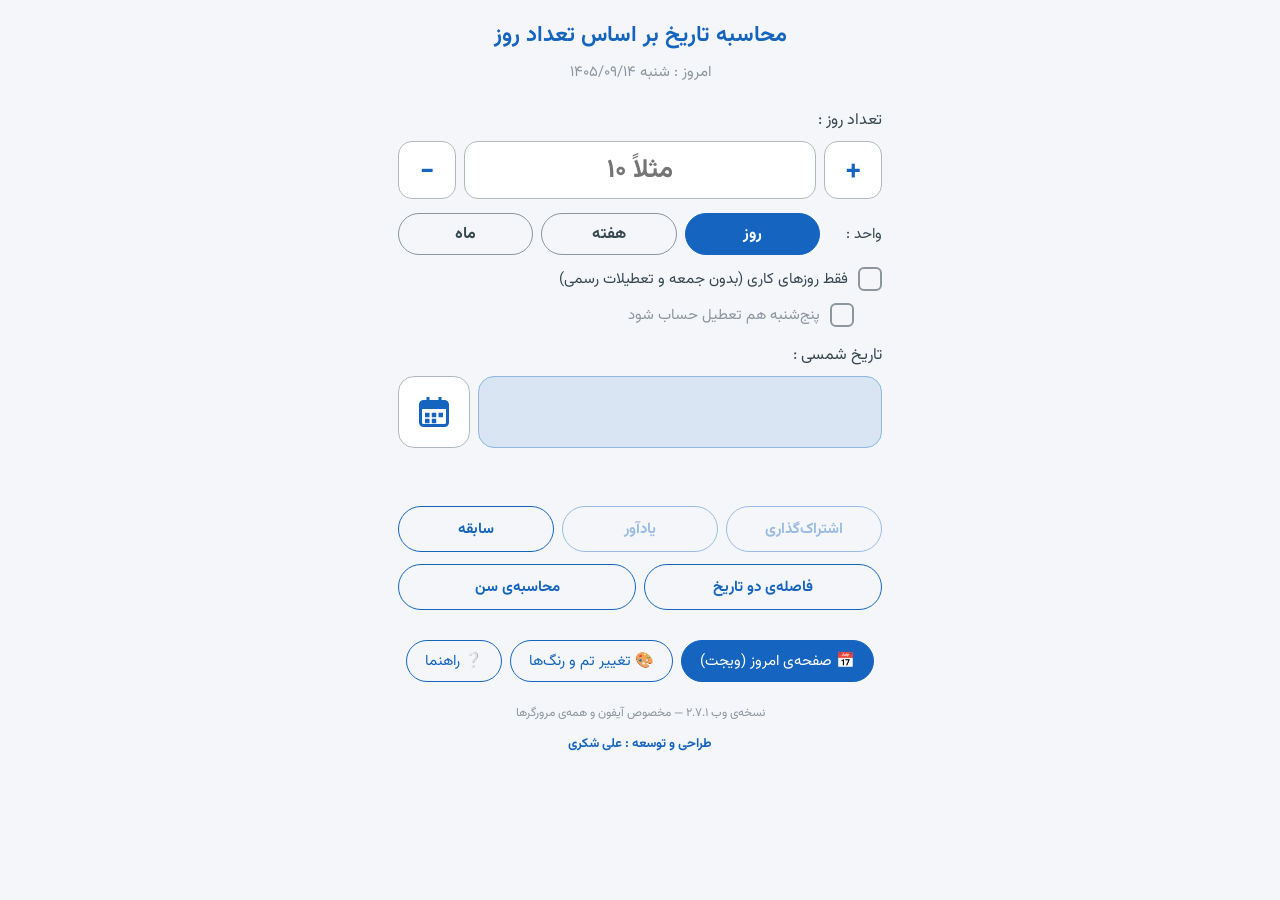
==== index.html @ 51e3ab65 "Add files via upload" ====
<!DOCTYPE html>
<html lang="fa" dir="rtl">
<head>
<meta charset="utf-8">
<meta name="viewport" content="width=device-width, initial-scale=1, viewport-fit=cover">
<title>روزشمار شمسی</title>
<meta name="description" content="محاسبه‌ی تاریخ شمسی بر اساس تعداد روز، روزهای کاری، تقویم، مناسبت‌ها و محاسبه‌ی سن — طراحی و توسعه : علی شکری">
<meta name="theme-color" content="#F4F6FA">
<meta name="apple-mobile-web-app-capable" content="yes">
<meta name="mobile-web-app-capable" content="yes">
<meta name="apple-mobile-web-app-title" content="روزشمار">
<meta name="apple-mobile-web-app-status-bar-style" content="default">
<link rel="manifest" href="manifest.webmanifest">
<link rel="apple-touch-icon" href="apple-touch-icon.png">
<link rel="icon" href="icon-192.png">
<link rel="stylesheet" href="app.css">
</head>
<body>
<main class="app">
  <h1>محاسبه تاریخ بر اساس تعداد روز</h1>
  <div class="today" id="today"></div>

  <div class="label">تعداد روز :</div>
  <div class="inrow">
    <button class="sq" id="plus" aria-label="یک روز بعد">+</button>
    <input id="days" inputmode="numeric" pattern="-?[0-9]*" autocomplete="off" placeholder="مثلاً 10" aria-label="تعداد روز">
    <button class="sq" id="minus" aria-label="یک روز قبل">−</button>
  </div>

  <div class="units"><span class="ul">واحد :</span>
    <button class="chip" data-u="0">روز</button><button class="chip" data-u="1">هفته</button><button class="chip" data-u="2">ماه</button></div>
  <div class="check" id="chkWork"><span class="bx"></span><span>فقط روزهای کاری (بدون جمعه و تعطیلات رسمی)</span></div>
  <div class="check sub" id="chkThu"><span class="bx"></span><span>پنج‌شنبه هم تعطیل حساب شود</span></div>

  <div class="label">تاریخ شمسی :</div>
  <div class="resrow">
    <div class="result" id="result" role="button" aria-label="کپی تاریخ"></div>
    <button class="calbtn" id="calBtn" aria-label="تقویم"></button>
  </div>
  <div class="info">
    <div class="wd" id="wd"></div>
    <div class="rel" id="rel"></div>
    <div class="gl" id="greg"></div>
    <div class="gl" id="hijri"></div>
    <div class="cp" id="copied"></div>
  </div>

  <div class="acts">
    <button class="pill" id="shareBtn">اشتراک‌گذاری</button>
    <button class="pill" id="remBtn">یادآور</button>
    <button class="pill" id="histBtn">سابقه</button>
  </div>
  <div class="acts" style="margin-top:4px">
    <button class="pill" id="diffBtn">فاصله‌ی دو تاریخ</button>
    <button class="pill" id="ageBtn">محاسبه‌ی سن</button>
  </div>

  <section class="events" id="events" hidden><h3>مناسبت‌ها :</h3><div id="evList"></div></section>

  <div class="links">
    <a class="pill solid" href="today.html" style="display:flex;align-items:center;justify-content:center;text-decoration:none">📅 صفحه‌ی امروز (ویجت)</a>
    <button class="pill" id="themeBtn">🎨 تغییر تم و رنگ‌ها</button>
    <button class="pill" id="helpBtn">❔ راهنما</button>
  </div>
  <div class="ver" id="ver"></div>
  <div class="credit" id="credit"></div>
</main>

<div class="ov" id="ov"><div class="sheet" id="sheet"></div></div>

<script src="core.js"></script>
<script src="ui.js"></script>
<script src="app.js"></script>
</body>
</html>
---- app.css ----
/* روزشمار شمسی — نسخه‌ی وب (PWA) — طراحی و توسعه : علی شکری */
@font-face { font-family: "Vz"; font-weight: 400; font-display: swap; src: url("Vazirmatn-FD-Regular.ttf") format("truetype"); }
@font-face { font-family: "Vz"; font-weight: 700; font-display: swap; src: url("Vazirmatn-FD-Bold.ttf") format("truetype"); }

:root {
  --accent: #1565C0; --bg: #F4F6FA; --text: #37474F; --muted: #8A969D; --accent-text: #1565C0;
  --input: #FFFFFF; --input-stroke: #B9C2C7; --fill: #E1E8F2; --fill-stroke: #95B0D6; --holiday: #D32F2F; --on-accent: #FFFFFF;
  --font: "Vz", Tahoma, system-ui, sans-serif;
}
* { box-sizing: border-box; -webkit-tap-highlight-color: transparent; }
html, body { margin: 0; min-height: 100%; }
body { background: var(--bg); color: var(--text); font-family: var(--font); -webkit-text-size-adjust: 100%; overscroll-behavior-y: none; }
button { font: inherit; color: inherit; cursor: pointer; border: 0; background: none; padding: 0; }
input { font: inherit; }

.app { max-width: 520px; margin: 0 auto; display: flex; flex-direction: column; gap: 8px;
  padding: calc(env(safe-area-inset-top) + 18px) calc(env(safe-area-inset-right) + 18px) calc(env(safe-area-inset-bottom) + 28px) calc(env(safe-area-inset-left) + 18px); }
h1 { margin: 0; text-align: center; font-size: 22px; font-weight: 700; color: var(--accent-text); text-wrap: balance; }
.today { text-align: center; color: var(--muted); font-size: 15px; margin-bottom: 8px; }
.label { font-size: 16px; margin-top: 8px; }

.inrow { display: flex; gap: 8px; height: 58px; }
.sq { width: 58px; flex: none; border-radius: 14px; border: 1.5px solid var(--input-stroke); background: var(--input); color: var(--accent-text);
  font-size: 30px; font-weight: 700; display: flex; align-items: center; justify-content: center; user-select: none; -webkit-user-select: none; touch-action: manipulation; }
.sq:active { background: color-mix(in srgb, var(--input) 75%, var(--accent)); }
#days { flex: 1; min-width: 0; text-align: center; font-size: 26px; font-weight: 700; color: var(--text); background: var(--input);
  border: 1.5px solid var(--input-stroke); border-radius: 14px; outline: none; padding: 0 10px; direction: ltr; }
#days:focus { border-color: var(--accent-text); box-shadow: 0 0 0 3px color-mix(in srgb, var(--accent) 22%, transparent); }

.units { display: flex; align-items: center; gap: 8px; margin-top: 6px; }
.units .ul { font-size: 15px; width: 54px; flex: none; }
.chip { flex: 1; height: 42px; border-radius: 21px; border: 1.5px solid var(--muted); font-weight: 700; font-size: 16px; }
.chip.sel { background: var(--accent); border-color: var(--accent); color: var(--on-accent); }

.check { display: flex; align-items: center; gap: 10px; font-size: 15px; margin-top: 4px; cursor: pointer; user-select: none; -webkit-user-select: none; }
.check.sub { margin-right: 28px; }
.check .bx { width: 24px; height: 24px; flex: none; border-radius: 6px; border: 2px solid var(--muted); display: flex; align-items: center; justify-content: center; color: var(--on-accent); font-size: 16px; font-weight: 700; }
.check.on .bx { background: var(--accent-text); border-color: var(--accent-text); color: var(--bg); }
.check.dim { color: var(--muted); }

.resrow { display: flex; gap: 8px; height: 72px; }
.result { flex: 1; border-radius: 16px; background: var(--fill); border: 1.5px solid var(--fill-stroke); color: var(--accent-text);
  font-size: 34px; font-weight: 700; display: flex; align-items: center; justify-content: center; direction: ltr; }
.result.err { font-size: 18px; direction: rtl; }
.calbtn { color: var(--accent-text); width: 72px; flex: none; border-radius: 16px; border: 1.5px solid var(--input-stroke); background: var(--input); display: flex; align-items: center; justify-content: center; }
.calbtn svg { width: 36px; height: 36px; }

.info { text-align: center; margin-top: 6px; }
.info .wd { font-size: 20px; font-weight: 700; }
.info .wd.red { color: var(--holiday); }
.info .rel, .info .gl { font-size: 15px; color: var(--muted); margin-top: 4px; white-space: pre-line; }
.info .cp { font-size: 14px; color: var(--muted); margin-top: 4px; min-height: 20px; }

.events { margin-top: 10px; }
.events h3 { margin: 0 0 4px; font-size: 17px; }
.events .ev { font-size: 15px; line-height: 1.7; }
.events .ev.h { color: var(--holiday); font-weight: 700; }
.events .msg { font-size: 14px; color: var(--muted); }

.acts { display: flex; gap: 8px; margin-top: 12px; }
.pill { flex: 1; height: 46px; border-radius: 23px; border: 1.5px solid var(--accent-text); color: var(--accent-text); font-weight: 700; font-size: 15px; background: var(--bg); }
.pill:disabled { opacity: .4; }
.pill.solid { background: var(--accent); border-color: var(--accent); color: var(--on-accent); }
.links { display: flex; flex-wrap: wrap; gap: 8px; justify-content: center; margin-top: 22px; }
.links .pill { flex: 0 1 auto; padding: 0 18px; height: 42px; font-weight: 400; }
.ver { text-align: center; color: var(--muted); font-size: 12px; margin-top: 14px; }
.credit { text-align: center; color: var(--accent-text); font-size: 13px; font-weight: 700; padding: 4px 0 8px; cursor: pointer; }

/* پنجره‌ها (از پایین بالا می‌آیند، مثل آیفون) */
.ov { position: fixed; inset: 0; background: rgba(0,0,0,.42); display: flex; align-items: flex-end; justify-content: center; z-index: 50; opacity: 0; pointer-events: none; transition: opacity .18s; }
.ov.open { opacity: 1; pointer-events: auto; }
.sheet { width: 100%; max-width: 520px; max-height: 88vh; overflow: auto; background: var(--bg); color: var(--text);
  border-radius: 24px 24px 0 0; padding: 18px 18px calc(env(safe-area-inset-bottom) + 16px); transform: translateY(30px); transition: transform .2s; }
.ov.open .sheet { transform: none; }
.sheet h2 { margin: 0 0 10px; font-size: 19px; color: var(--accent-text); }
.sheet .row2 { display: flex; gap: 8px; margin-top: 14px; }
.sheet .box { border-radius: 14px; background: color-mix(in srgb, var(--bg) 90%, var(--accent)); border: 1.5px solid color-mix(in srgb, var(--bg) 70%, var(--accent)); padding: 12px 14px; line-height: 1.85; font-size: 15px; white-space: pre-line; margin-top: 12px; }
.sheet .muted { color: var(--muted); font-size: 13px; }
.field { width: 100%; height: 54px; border-radius: 14px; border: 1.5px solid var(--fill-stroke); background: var(--fill); color: var(--accent-text); font-size: 22px; font-weight: 700; text-align: center; outline: none; direction: ltr; }
.datebtn { width: 100%; height: 50px; border-radius: 14px; border: 1.5px solid var(--fill-stroke); background: var(--fill); color: var(--accent-text); font-size: 18px; font-weight: 700; margin-top: 6px; }
.hist { padding: 10px 12px; border-radius: 14px; margin-top: 8px; background: color-mix(in srgb, var(--bg) 92%, var(--accent)); border: 1px solid color-mix(in srgb, var(--bg) 70%, var(--accent)); cursor: pointer; }
.hist b { color: var(--accent-text); font-size: 16px; }
.hist div { color: var(--muted); font-size: 13px; }

/* تقویم */
.calhead { display: flex; align-items: center; justify-content: space-between; height: 50px; }
.calhead .arr { width: 46px; height: 46px; font-size: 30px; font-weight: 700; color: var(--accent-text); direction: ltr; }
.calhead .tt { display: flex; gap: 6px; }
.calhead .tt button { font-size: 18px; font-weight: 700; padding: 4px 12px; border-radius: 18px; }
.calhead .tt button.act { background: color-mix(in srgb, var(--bg) 85%, var(--accent)); color: var(--accent-text); }
.g7 { display: grid; grid-template-columns: repeat(7, 1fr); }
.g7 .hd { text-align: center; font-size: 13px; font-weight: 700; color: var(--muted); height: 30px; line-height: 30px; }
.g7 .hd.f { color: var(--holiday); }
.g7 .d { height: 44px; display: flex; align-items: center; justify-content: center; font-size: 17px; }
.g7 .d span { width: 38px; height: 38px; border-radius: 50%; display: flex; align-items: center; justify-content: center; }
.g7 .d.red { color: var(--holiday); }
.g7 .d.now span { box-shadow: inset 0 0 0 2px var(--accent-text); font-weight: 700; }
.g7 .d.sel span { background: var(--accent); color: var(--on-accent); font-weight: 700; }
.gN { display: grid; gap: 8px; height: 294px; padding: 4px 0; }
.gN button { border-radius: 14px; background: color-mix(in srgb, var(--bg) 90%, var(--accent)); font-weight: 700; font-size: 16px; }
.gN button.sel { background: var(--accent); color: var(--on-accent); }
.gN button.now { box-shadow: inset 0 0 0 2px var(--accent-text); }
.calfoot { text-align: center; color: var(--accent-text); font-size: 15px; height: 40px; line-height: 40px; width: 100%; }

/* تم */
.presets { display: grid; grid-template-columns: repeat(4, 1fr); gap: 8px; }
.preset { border-radius: 14px; height: 64px; border: 2px solid transparent; display: flex; flex-direction: column; align-items: center; justify-content: center; gap: 4px; font-size: 12px; }
.preset .dot { width: 20px; height: 20px; border-radius: 50%; }
.preset.sel { border-color: var(--accent-text); }

#toast { position: fixed; left: 50%; bottom: calc(env(safe-area-inset-bottom) + 24px); transform: translate(-50%, 20px); background: rgba(20,20,24,.9); color: #fff;
  padding: 10px 18px; border-radius: 20px; font-size: 14px; opacity: 0; transition: .2s; z-index: 99; pointer-events: none; max-width: 90vw; text-align: center; }
#toast.show { opacity: 1; transform: translate(-50%, 0); }
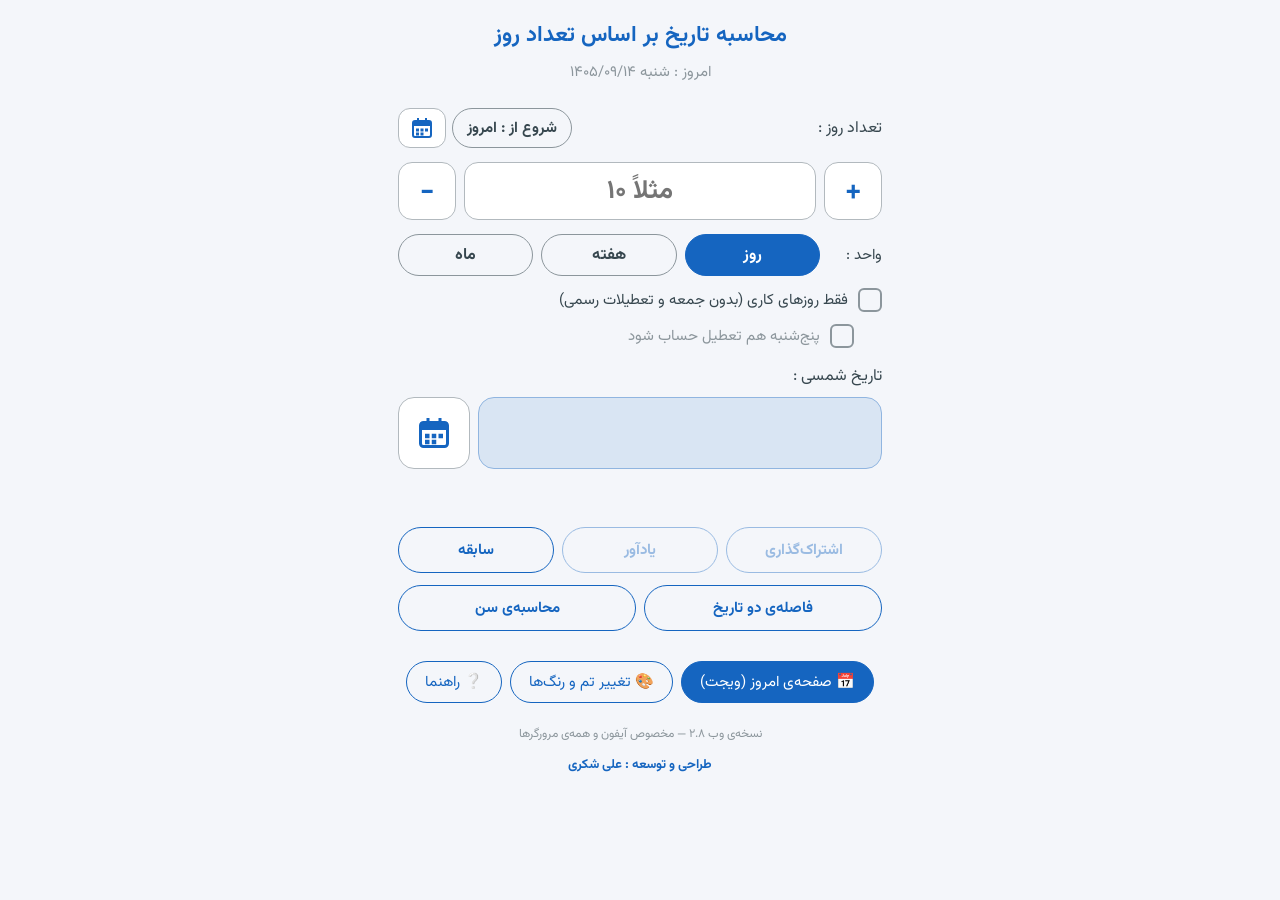
==== commit 90e2c039: "PWA 2.8: count from a chosen start date Co-Authored-By: Claude Opus 5.5 <noreply@anthropic.com> Clau" ====
--- a/index.html
+++ b/index.html
@@ -20,7 +20,10 @@
   <h1>محاسبه تاریخ بر اساس تعداد روز</h1>
   <div class="today" id="today"></div>
 
-  <div class="label">تعداد روز :</div>
+  <div class="labrow"><div class="label">تعداد روز :</div>
+    <button class="basex" id="baseClear" aria-label="شروع شمارش از امروز" hidden>✕</button>
+    <button class="basebtn" id="baseBtn" aria-label="روز شروع شمارش"></button>
+    <button class="calbtn small" id="baseCal" aria-label="انتخاب روز شروع شمارش از تقویم"></button></div>
   <div class="inrow">
     <button class="sq" id="plus" aria-label="یک روز بعد">+</button>
     <input id="days" inputmode="numeric" pattern="-?[0-9]*" autocomplete="off" placeholder="مثلاً 10" aria-label="تعداد روز">
--- a/app.css
+++ b/app.css
@@ -111,3 +111,14 @@
 #toast { position: fixed; left: 50%; bottom: calc(env(safe-area-inset-bottom) + 24px); transform: translate(-50%, 20px); background: rgba(20,20,24,.9); color: #fff;
   padding: 10px 18px; border-radius: 20px; font-size: 14px; opacity: 0; transition: .2s; z-index: 99; pointer-events: none; max-width: 90vw; text-align: center; }
 #toast.show { opacity: 1; transform: translate(-50%, 0); }
+
+/* روز شروع شمارش */
+.labrow { display: flex; align-items: center; gap: 6px; margin-top: 8px; margin-bottom: 6px; }
+.labrow .label { margin-top: 0; margin-inline-end: auto; }
+.basebtn { height: 40px; border-radius: 20px; border: 1.5px solid var(--muted); padding: 0 14px; font-weight: 700; font-size: 15px; white-space: nowrap; }
+.basebtn.on { background: var(--accent); border-color: var(--accent); color: var(--on-accent); }
+.basex { width: 34px; height: 40px; color: var(--accent-text); font-size: 17px; font-weight: 700; }
+.basex[hidden] { display: none; }
+.calbtn.small { width: 48px; height: 40px; border-radius: 12px; }
+.calbtn.small svg { width: 24px; height: 24px; }
+.caltitle { text-align: center; font-weight: 700; color: var(--accent-text); font-size: 17px; margin-bottom: 6px; }
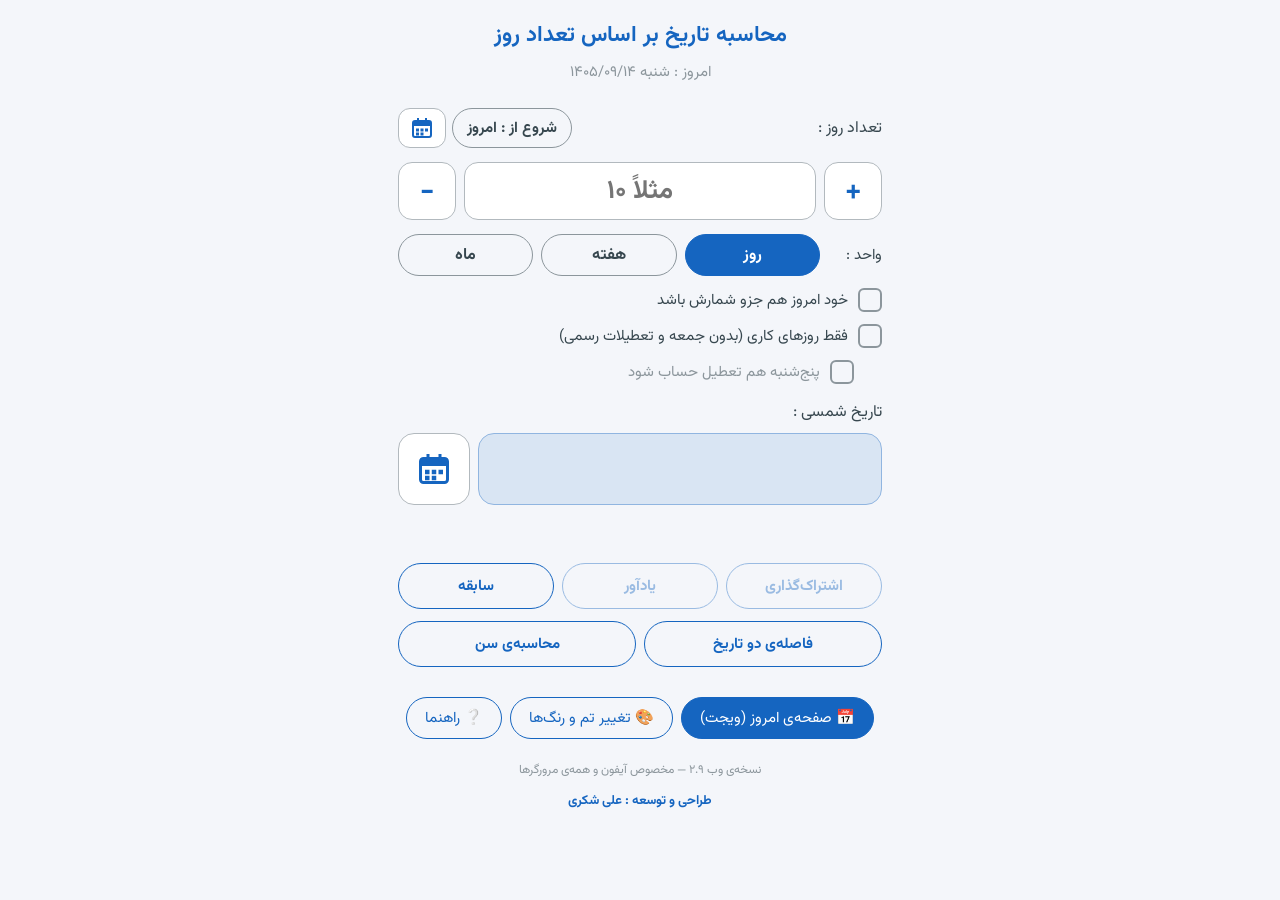
==== commit e80288a6: "Android 4.2 + PWA 2.9: include-start-day option and English weekday names in calendars Co-Authored-B" ====
--- a/index.html
+++ b/index.html
@@ -32,6 +32,7 @@
 
   <div class="units"><span class="ul">واحد :</span>
     <button class="chip" data-u="0">روز</button><button class="chip" data-u="1">هفته</button><button class="chip" data-u="2">ماه</button></div>
+  <div class="check" id="chkInc"><span class="bx"></span><span id="incTxt">خود امروز هم جزو شمارش باشد</span></div>
   <div class="check" id="chkWork"><span class="bx"></span><span>فقط روزهای کاری (بدون جمعه و تعطیلات رسمی)</span></div>
   <div class="check sub" id="chkThu"><span class="bx"></span><span>پنج‌شنبه هم تعطیل حساب شود</span></div>
 
--- a/app.css
+++ b/app.css
@@ -89,7 +89,8 @@
 .calhead .tt button { font-size: 18px; font-weight: 700; padding: 4px 12px; border-radius: 18px; }
 .calhead .tt button.act { background: color-mix(in srgb, var(--bg) 85%, var(--accent)); color: var(--accent-text); }
 .g7 { display: grid; grid-template-columns: repeat(7, 1fr); }
-.g7 .hd { text-align: center; font-size: 13px; font-weight: 700; color: var(--muted); height: 30px; line-height: 30px; }
+.g7 .hd { text-align: center; font-size: 13px; font-weight: 700; color: var(--muted); height: 38px; line-height: 1.25; padding-top: 2px; }
+.g7 .hd small { display: block; font-size: 10px; font-weight: 400; opacity: .85; }
 .g7 .hd.f { color: var(--holiday); }
 .g7 .d { height: 44px; display: flex; align-items: center; justify-content: center; font-size: 17px; }
 .g7 .d span { width: 38px; height: 38px; border-radius: 50%; display: flex; align-items: center; justify-content: center; }
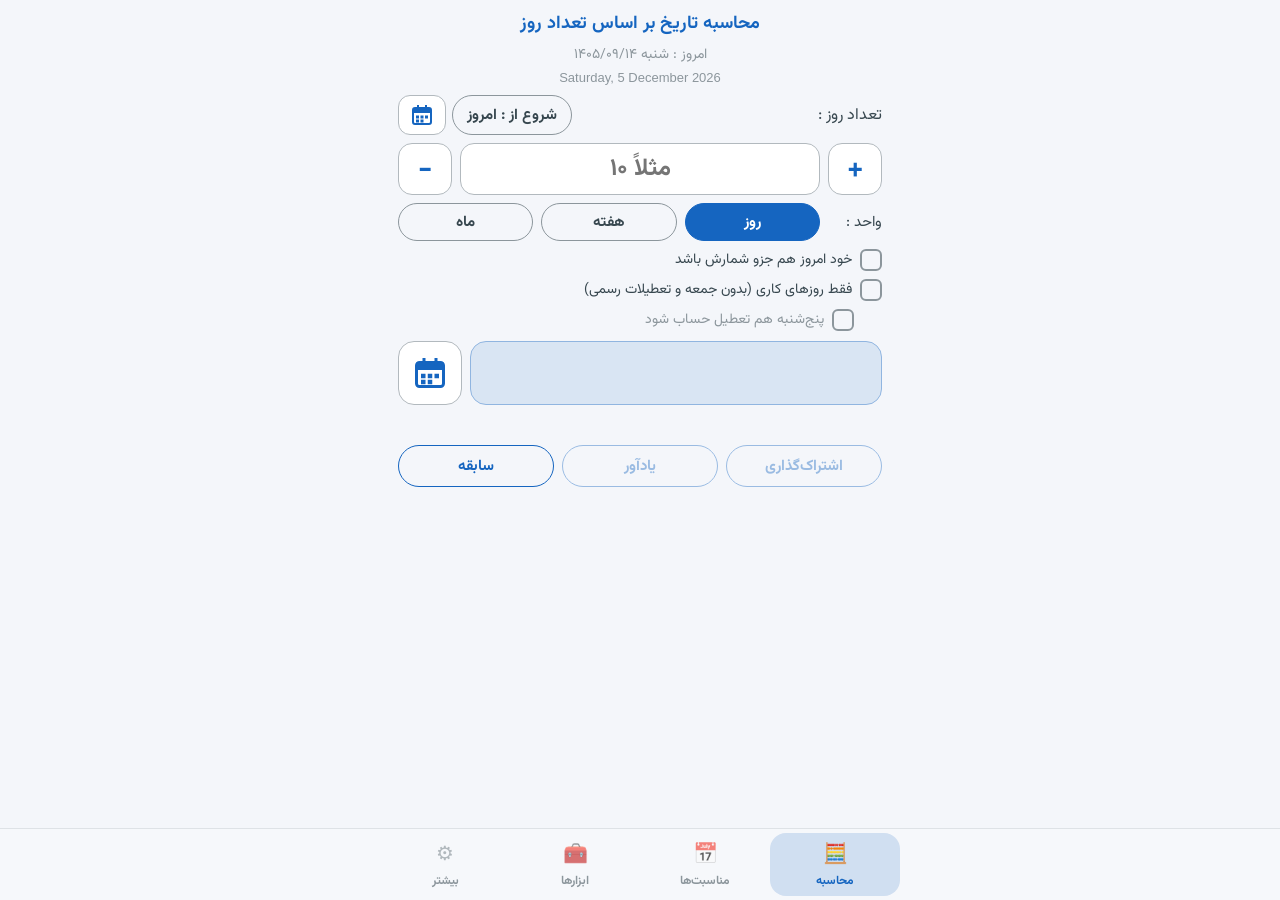
==== commit 7a683e19: "Android 4.3 + PWA 3.0: tabbed one-screen layout and English date equivalents Co-Authored-By: Claude " ====
--- a/index.html
+++ b/index.html
@@ -17,8 +17,10 @@
 </head>
 <body>
 <main class="app">
+ <section class="tab" id="tab0">
   <h1>محاسبه تاریخ بر اساس تعداد روز</h1>
   <div class="today" id="today"></div>
+  <div class="today en" id="todayEn" dir="ltr"></div>
 
   <div class="labrow"><div class="label">تعداد روز :</div>
     <button class="basex" id="baseClear" aria-label="شروع شمارش از امروز" hidden>✕</button>
@@ -36,7 +38,6 @@
   <div class="check" id="chkWork"><span class="bx"></span><span>فقط روزهای کاری (بدون جمعه و تعطیلات رسمی)</span></div>
   <div class="check sub" id="chkThu"><span class="bx"></span><span>پنج‌شنبه هم تعطیل حساب شود</span></div>
 
-  <div class="label">تاریخ شمسی :</div>
   <div class="resrow">
     <div class="result" id="result" role="button" aria-label="کپی تاریخ"></div>
     <button class="calbtn" id="calBtn" aria-label="تقویم"></button>
@@ -46,6 +47,7 @@
     <div class="rel" id="rel"></div>
     <div class="gl" id="greg"></div>
     <div class="gl" id="hijri"></div>
+    <button class="peek" id="evPeek"></button>
     <div class="cp" id="copied"></div>
   </div>
 
@@ -54,21 +56,37 @@
     <button class="pill" id="remBtn">یادآور</button>
     <button class="pill" id="histBtn">سابقه</button>
   </div>
-  <div class="acts" style="margin-top:4px">
-    <button class="pill" id="diffBtn">فاصله‌ی دو تاریخ</button>
-    <button class="pill" id="ageBtn">محاسبه‌ی سن</button>
-  </div>
+ </section>
 
-  <section class="events" id="events" hidden><h3>مناسبت‌ها :</h3><div id="evList"></div></section>
+ <section class="tab" id="tab1" hidden>
+  <h2 class="ttl" id="evTitle">مناسبت‌های روز حاصل</h2>
+  <section class="events" id="events" hidden><div id="evList"></div></section>
+  <div class="msg muted" id="evNone">اول در زبانه‌ی «محاسبه» تعداد روز را بنویسید .</div>
+ </section>
 
-  <div class="links">
-    <a class="pill solid" href="today.html" style="display:flex;align-items:center;justify-content:center;text-decoration:none">📅 صفحه‌ی امروز (ویجت)</a>
-    <button class="pill" id="themeBtn">🎨 تغییر تم و رنگ‌ها</button>
-    <button class="pill" id="helpBtn">❔ راهنما</button>
-  </div>
+ <section class="tab" id="tab2" hidden>
+  <h2 class="ttl">ابزارها</h2>
+  <button class="tile" id="diffBtn"><b>📏 فاصله‌ی دو تاریخ</b><span>چند روز، هفته، ماه و روز کاری بین دو تاریخ</span></button>
+  <button class="tile" id="ageBtn"><b>🎂 محاسبه‌ی سن</b><span>سن دقیق، روز تولد و فاصله تا تولد بعدی</span></button>
+  <button class="tile" id="histTile"><b>🕘 سابقه‌ی محاسبه‌ها</b><span>۳۰ محاسبه‌ی آخر؛ با زدن روی هر مورد دوباره حساب می‌شود</span></button>
+  <a class="tile" href="today.html"><b>📆 صفحه‌ی امروز (ویجت)</b><span>تاریخ کامل امروز، تقویم ماه و مناسبت‌های هر روز</span></a>
+ </section>
+
+ <section class="tab" id="tab3" hidden>
+  <h2 class="ttl">تنظیمات و راهنما</h2>
+  <button class="tile" id="themeBtn"><b>🎨 تغییر تم و رنگ‌ها</b><span>رنگ اصلی و رنگ زمینه، روشن یا تیره</span></button>
+  <button class="tile" id="helpBtn"><b>❔ راهنما</b><span>همه‌ی امکانات برنامه، کوتاه و ساده</span></button>
   <div class="ver" id="ver"></div>
   <div class="credit" id="credit"></div>
+ </section>
 </main>
+
+<nav class="tabbar" id="tabbar">
+  <button data-t="0"><i>🧮</i><span>محاسبه</span></button>
+  <button data-t="1"><i>📅</i><span id="tabEvName">مناسبت‌ها</span></button>
+  <button data-t="2"><i>🧰</i><span>ابزارها</span></button>
+  <button data-t="3"><i>⚙️</i><span>بیشتر</span></button>
+</nav>
 
 <div class="ov" id="ov"><div class="sheet" id="sheet"></div></div>
 
--- a/app.css
+++ b/app.css
@@ -17,6 +17,7 @@
   padding: calc(env(safe-area-inset-top) + 18px) calc(env(safe-area-inset-right) + 18px) calc(env(safe-area-inset-bottom) + 28px) calc(env(safe-area-inset-left) + 18px); }
 h1 { margin: 0; text-align: center; font-size: 22px; font-weight: 700; color: var(--accent-text); text-wrap: balance; }
 .today { text-align: center; color: var(--muted); font-size: 15px; margin-bottom: 8px; }
+.today.en { font-size: 14px; margin-top: -6px; }
 .label { font-size: 16px; margin-top: 8px; }
 
 .inrow { display: flex; gap: 8px; height: 58px; }
@@ -77,7 +78,8 @@
 .sheet .box { border-radius: 14px; background: color-mix(in srgb, var(--bg) 90%, var(--accent)); border: 1.5px solid color-mix(in srgb, var(--bg) 70%, var(--accent)); padding: 12px 14px; line-height: 1.85; font-size: 15px; white-space: pre-line; margin-top: 12px; }
 .sheet .muted { color: var(--muted); font-size: 13px; }
 .field { width: 100%; height: 54px; border-radius: 14px; border: 1.5px solid var(--fill-stroke); background: var(--fill); color: var(--accent-text); font-size: 22px; font-weight: 700; text-align: center; outline: none; direction: ltr; }
-.datebtn { width: 100%; height: 50px; border-radius: 14px; border: 1.5px solid var(--fill-stroke); background: var(--fill); color: var(--accent-text); font-size: 18px; font-weight: 700; margin-top: 6px; }
+.datebtn small { display: block; font-size: 13px; font-weight: 400; direction: ltr; }
+.datebtn { width: 100%; height: 62px; border-radius: 14px; border: 1.5px solid var(--fill-stroke); background: var(--fill); color: var(--accent-text); font-size: 18px; font-weight: 700; margin-top: 6px; }
 .hist { padding: 10px 12px; border-radius: 14px; margin-top: 8px; background: color-mix(in srgb, var(--bg) 92%, var(--accent)); border: 1px solid color-mix(in srgb, var(--bg) 70%, var(--accent)); cursor: pointer; }
 .hist b { color: var(--accent-text); font-size: 16px; }
 .hist div { color: var(--muted); font-size: 13px; }
@@ -123,3 +125,63 @@
 .calbtn.small { width: 48px; height: 40px; border-radius: 12px; }
 .calbtn.small svg { width: 24px; height: 24px; }
 .caltitle { text-align: center; font-weight: 700; color: var(--accent-text); font-size: 17px; margin-bottom: 6px; }
+
+/* متن انگلیسی با فونت سیستم؛ فونت برنامه (Vazirmatn FD) رقم لاتین را هم فارسی نشان می‌دهد */
+.en { font-family: -apple-system, BlinkMacSystemFont, "Segoe UI", Roboto, "Helvetica Neue", Arial, sans-serif; }
+
+/* ---------- زبانه‌ها: همه‌چیز در یک صفحه، بدون پیمایش ---------- */
+.app { padding-top: calc(env(safe-area-inset-top) + 10px); padding-bottom: calc(env(safe-area-inset-bottom) + 78px); gap: 6px; }
+.tab { display: flex; flex-direction: column; gap: 6px; }
+.tab[hidden] { display: none; }
+h1 { font-size: 18px; }
+.today { font-size: 14px; margin-bottom: 2px; }
+.today.en { font-size: 13px; margin-top: -4px; }
+.labrow { margin-top: 2px; margin-bottom: 2px; }
+.inrow { height: 52px; }
+.sq { width: 54px; }
+#days { font-size: 24px; }
+.units { margin-top: 2px; }
+.chip { height: 38px; font-size: 15px; }
+.check { font-size: 14px; margin-top: 2px; gap: 8px; }
+.check .bx { width: 22px; height: 22px; }
+.resrow { height: 64px; margin-top: 4px; }
+.result { font-size: 31px; }
+.calbtn { width: 64px; }
+.info { margin-top: 2px; }
+.info .wd { font-size: 18px; }
+.info .rel, .info .gl { font-size: 14px; margin-top: 2px; }
+.info .cp { font-size: 13px; margin-top: 2px; min-height: 18px; }
+.peek { display: block; width: 100%; font-size: 14px; color: var(--accent-text); margin-top: 4px; white-space: nowrap; overflow: hidden; text-overflow: ellipsis; min-height: 20px; }
+.peek:empty { display: none; }
+.acts { margin-top: 6px; }
+.pill { height: 42px; }
+.ttl { margin: 4px 0 6px; text-align: center; font-size: 18px; color: var(--accent-text); }
+.msg.muted { color: var(--muted); font-size: 15px; text-align: center; margin-top: 18px; }
+.events { margin-top: 0; }
+.events .ev { font-size: 16px; line-height: 1.8; }
+.tile { display: flex; flex-direction: column; gap: 2px; text-align: right; padding: 14px 16px; border-radius: 16px; background: var(--fill); border: 1.5px solid var(--fill-stroke); color: var(--text); text-decoration: none; margin-top: 6px; }
+.tile b { font-size: 17px; color: var(--accent-text); }
+.tile span { font-size: 13px; color: var(--muted); }
+.tabbar { position: fixed; left: 0; right: 0; bottom: 0; z-index: 40; display: flex; direction: rtl; justify-content: center;
+  background: color-mix(in srgb, var(--bg) 82%, #fff); border-top: 1px solid color-mix(in srgb, var(--text) 12%, transparent);
+  padding: 4px calc(env(safe-area-inset-right) + 6px) calc(env(safe-area-inset-bottom) + 4px) calc(env(safe-area-inset-left) + 6px);
+  -webkit-backdrop-filter: blur(14px); backdrop-filter: blur(14px); }
+.tabbar button { flex: 1; max-width: 130px; display: flex; flex-direction: column; align-items: center; gap: 1px; padding: 6px 0; border-radius: 16px; color: var(--muted); font-size: 12px; font-weight: 700; }
+.tabbar button i { font-style: normal; font-size: 20px; opacity: .65; }
+.tabbar button.on { color: var(--accent-text); background: color-mix(in srgb, var(--bg) 84%, var(--accent)); }
+.tabbar button.on i { opacity: 1; }
+/* گوشی‌های کوتاه (مثل iPhone SE): فشرده‌تر تا باز هم بدون پیمایش جا شود */
+@media (max-height: 720px) {
+  h1 { display: none; }
+  .app, .tab { gap: 4px; }
+  .inrow { height: 46px; }
+  .chip { height: 34px; }
+  .basebtn, .calbtn.small, .basex { height: 36px; }
+  .resrow { height: 54px; }
+  .result { font-size: 27px; }
+  .info .wd { font-size: 16px; }
+  .info .cp { min-height: 0; }
+  .info .cp:empty { display: none; }
+  .pill { height: 38px; }
+  .check { margin-top: 0; }
+}
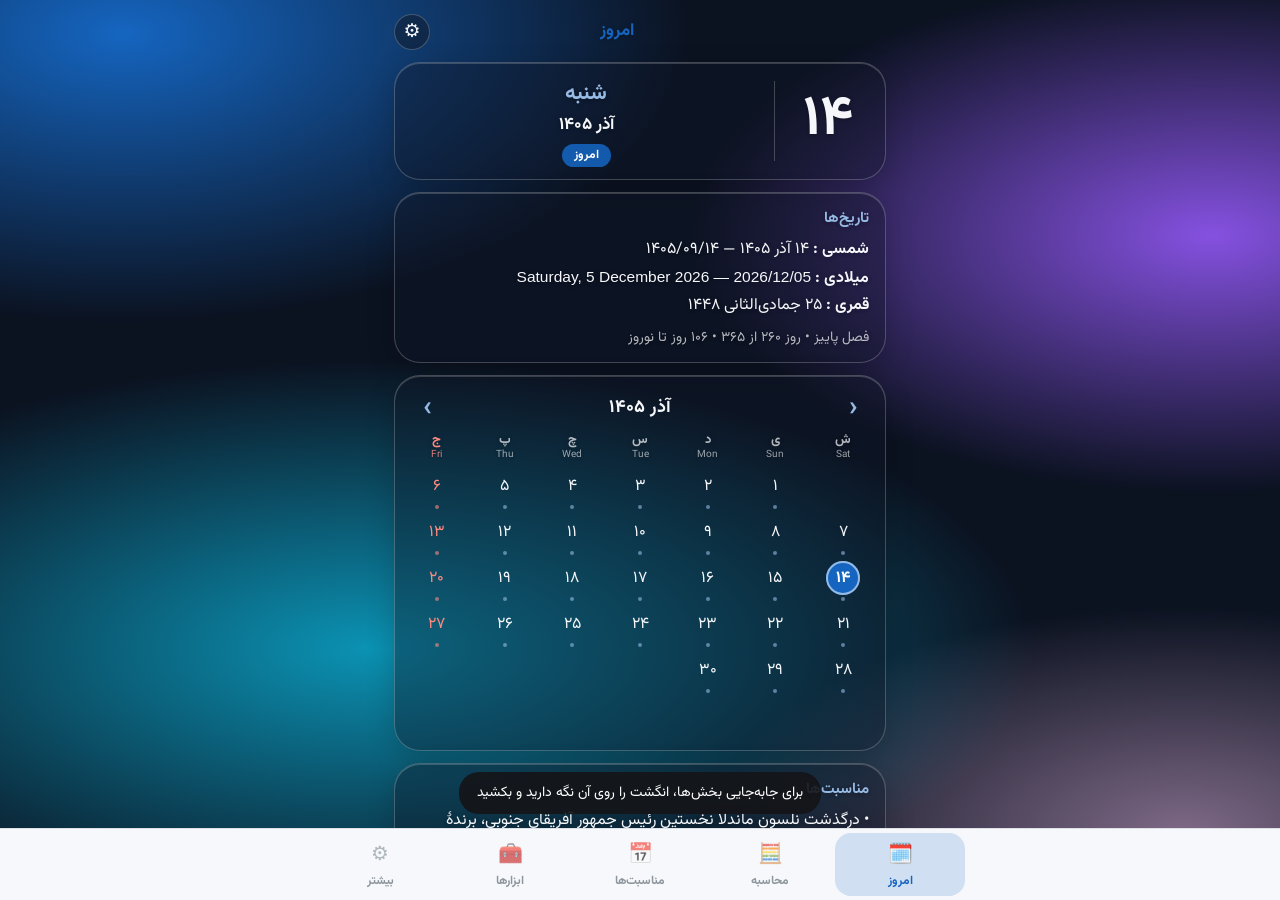
==== commit b5010510: "Android 4.4 + PWA 3.1: today page as the default first tab; update prompt on every launch Co-Authore" ====
--- a/index.html
+++ b/index.html
@@ -17,7 +17,8 @@
 </head>
 <body>
 <main class="app">
- <section class="tab" id="tab0">
+ <section class="tab tabToday" id="tab0"><iframe id="todayFrame" src="today.html?embed=1" title="امروز"></iframe></section>
+ <section class="tab" id="tab1" hidden>
   <h1>محاسبه تاریخ بر اساس تعداد روز</h1>
   <div class="today" id="today"></div>
   <div class="today en" id="todayEn" dir="ltr"></div>
@@ -58,21 +59,20 @@
   </div>
  </section>
 
- <section class="tab" id="tab1" hidden>
+ <section class="tab" id="tab2" hidden>
   <h2 class="ttl" id="evTitle">مناسبت‌های روز حاصل</h2>
   <section class="events" id="events" hidden><div id="evList"></div></section>
   <div class="msg muted" id="evNone">اول در زبانه‌ی «محاسبه» تعداد روز را بنویسید .</div>
  </section>
 
- <section class="tab" id="tab2" hidden>
+ <section class="tab" id="tab3" hidden>
   <h2 class="ttl">ابزارها</h2>
   <button class="tile" id="diffBtn"><b>📏 فاصله‌ی دو تاریخ</b><span>چند روز، هفته، ماه و روز کاری بین دو تاریخ</span></button>
   <button class="tile" id="ageBtn"><b>🎂 محاسبه‌ی سن</b><span>سن دقیق، روز تولد و فاصله تا تولد بعدی</span></button>
   <button class="tile" id="histTile"><b>🕘 سابقه‌ی محاسبه‌ها</b><span>۳۰ محاسبه‌ی آخر؛ با زدن روی هر مورد دوباره حساب می‌شود</span></button>
-  <a class="tile" href="today.html"><b>📆 صفحه‌ی امروز (ویجت)</b><span>تاریخ کامل امروز، تقویم ماه و مناسبت‌های هر روز</span></a>
  </section>
 
- <section class="tab" id="tab3" hidden>
+ <section class="tab" id="tab4" hidden>
   <h2 class="ttl">تنظیمات و راهنما</h2>
   <button class="tile" id="themeBtn"><b>🎨 تغییر تم و رنگ‌ها</b><span>رنگ اصلی و رنگ زمینه، روشن یا تیره</span></button>
   <button class="tile" id="helpBtn"><b>❔ راهنما</b><span>همه‌ی امکانات برنامه، کوتاه و ساده</span></button>
@@ -82,10 +82,11 @@
 </main>
 
 <nav class="tabbar" id="tabbar">
-  <button data-t="0"><i>🧮</i><span>محاسبه</span></button>
-  <button data-t="1"><i>📅</i><span id="tabEvName">مناسبت‌ها</span></button>
-  <button data-t="2"><i>🧰</i><span>ابزارها</span></button>
-  <button data-t="3"><i>⚙️</i><span>بیشتر</span></button>
+  <button data-t="0"><i>🗓️</i><span>امروز</span></button>
+  <button data-t="1"><i>🧮</i><span>محاسبه</span></button>
+  <button data-t="2"><i>📅</i><span id="tabEvName">مناسبت‌ها</span></button>
+  <button data-t="3"><i>🧰</i><span>ابزارها</span></button>
+  <button data-t="4"><i>⚙️</i><span>بیشتر</span></button>
 </nav>
 
 <div class="ov" id="ov"><div class="sheet" id="sheet"></div></div>
--- a/app.css
+++ b/app.css
@@ -185,3 +185,8 @@
   .pill { height: 38px; }
   .check { margin-top: 0; }
 }
+
+/* زبانه‌ی «امروز» (زبانه‌ی اول): همان صفحه‌ی امروز، تمام‌صفحه بالای نوار زبانه‌ها */
+.tabToday { position: fixed; left: 0; right: 0; top: 0; bottom: calc(env(safe-area-inset-bottom) + 62px); z-index: 1; }
+.tabToday iframe { width: 100%; height: 100%; border: 0; display: block; background: #0E1626; }
+body.on-today { overflow: hidden; }
